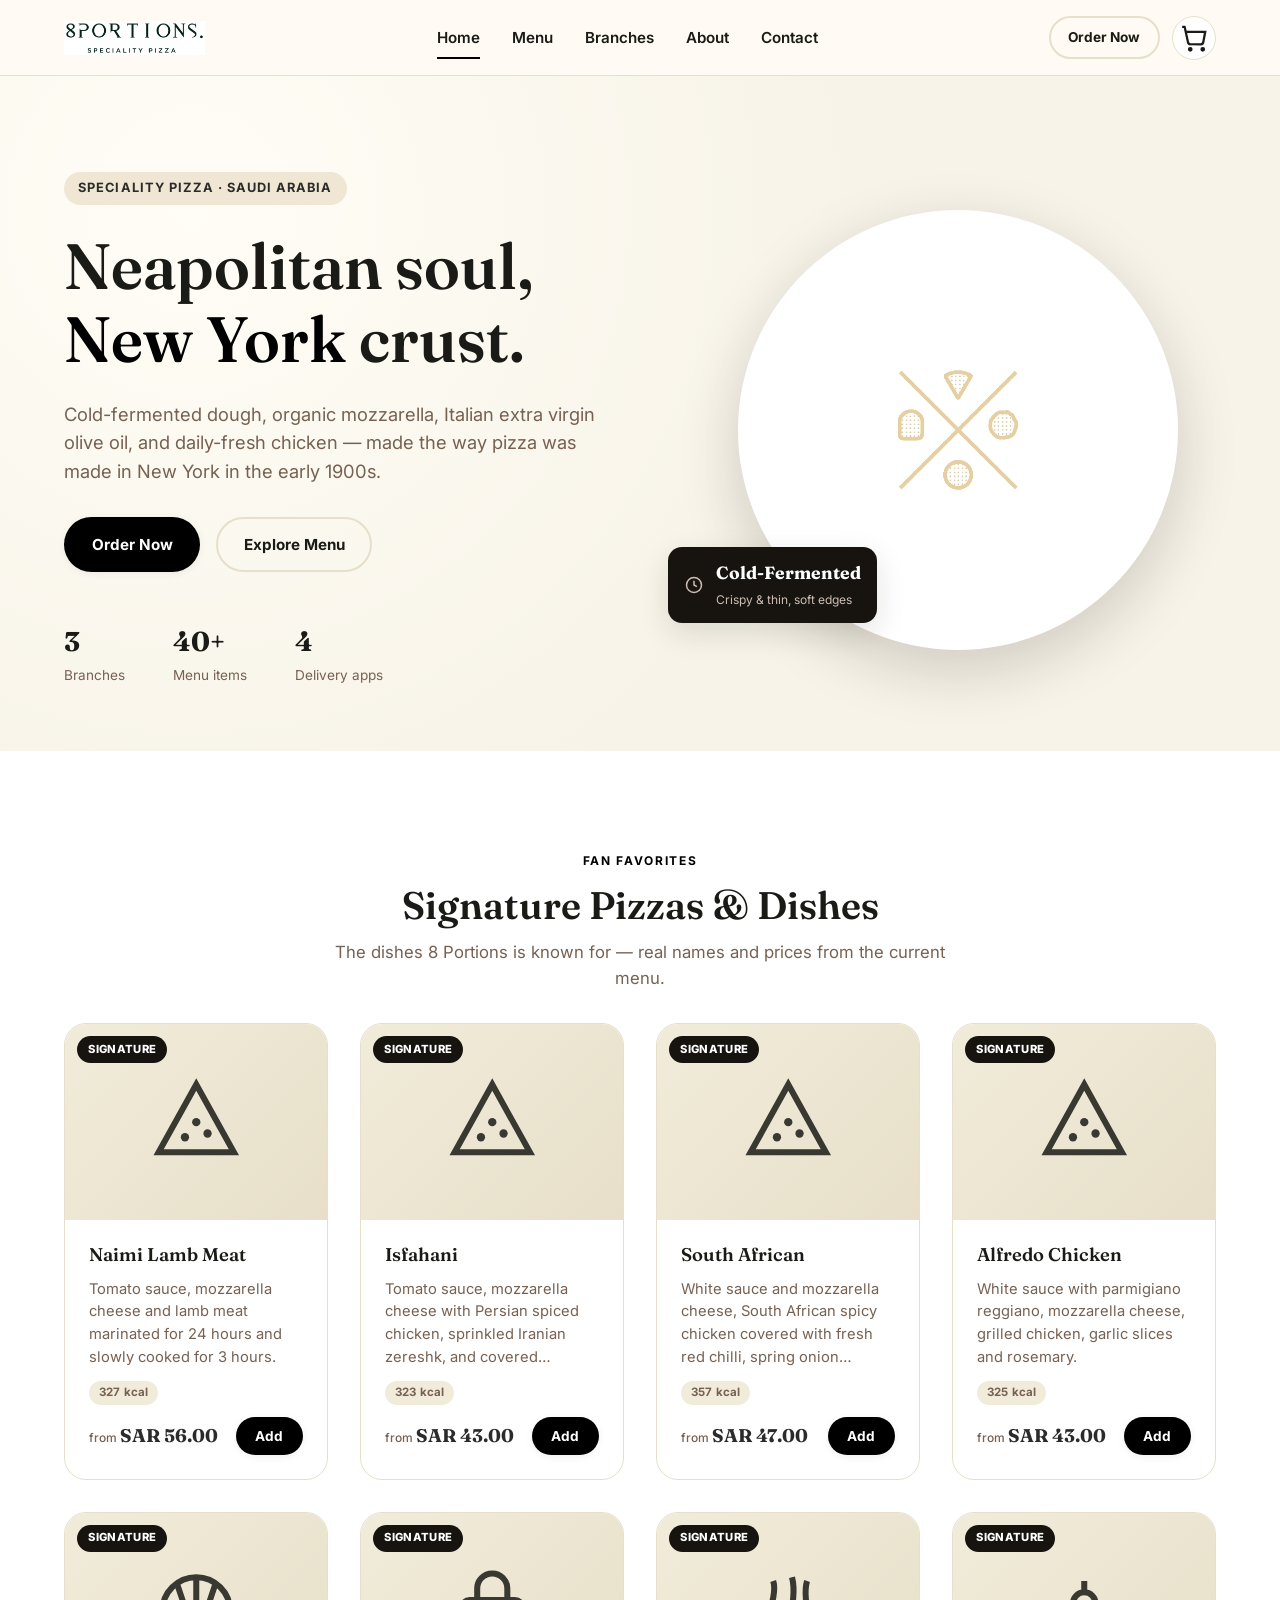
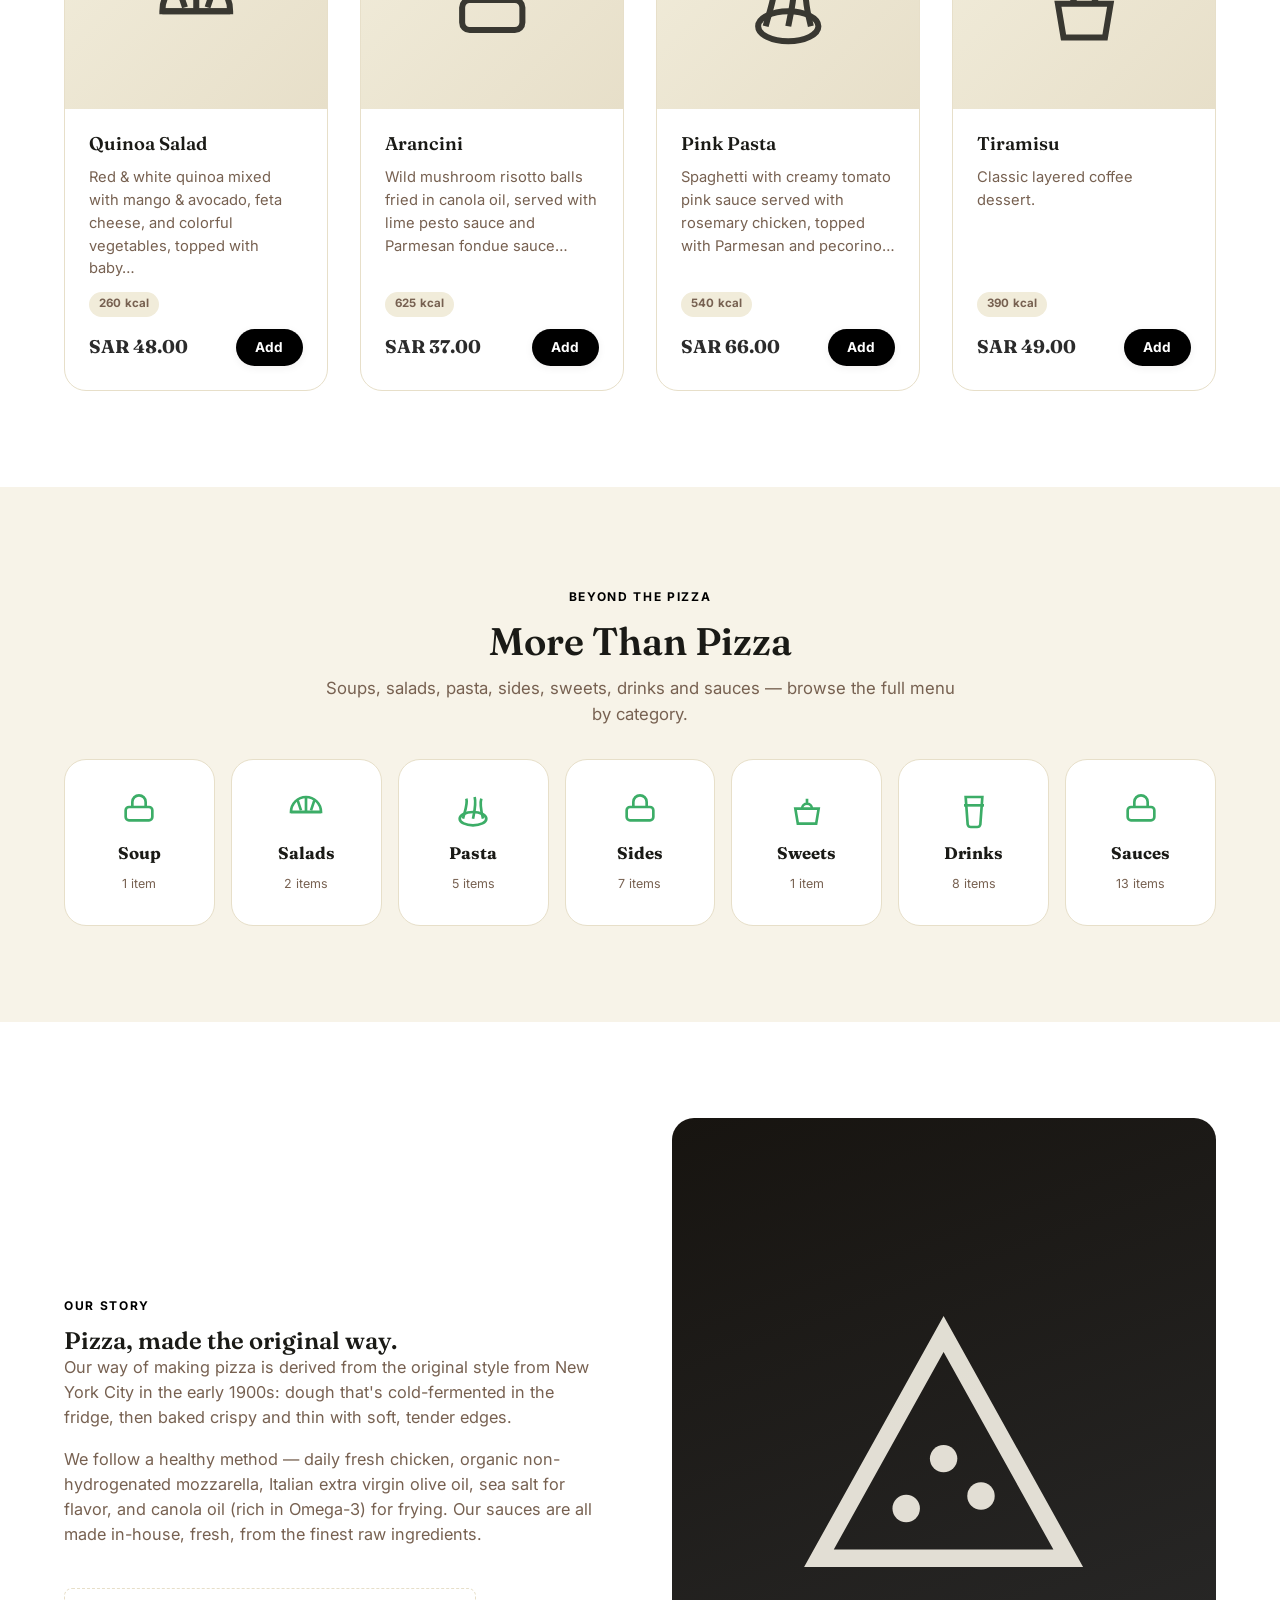
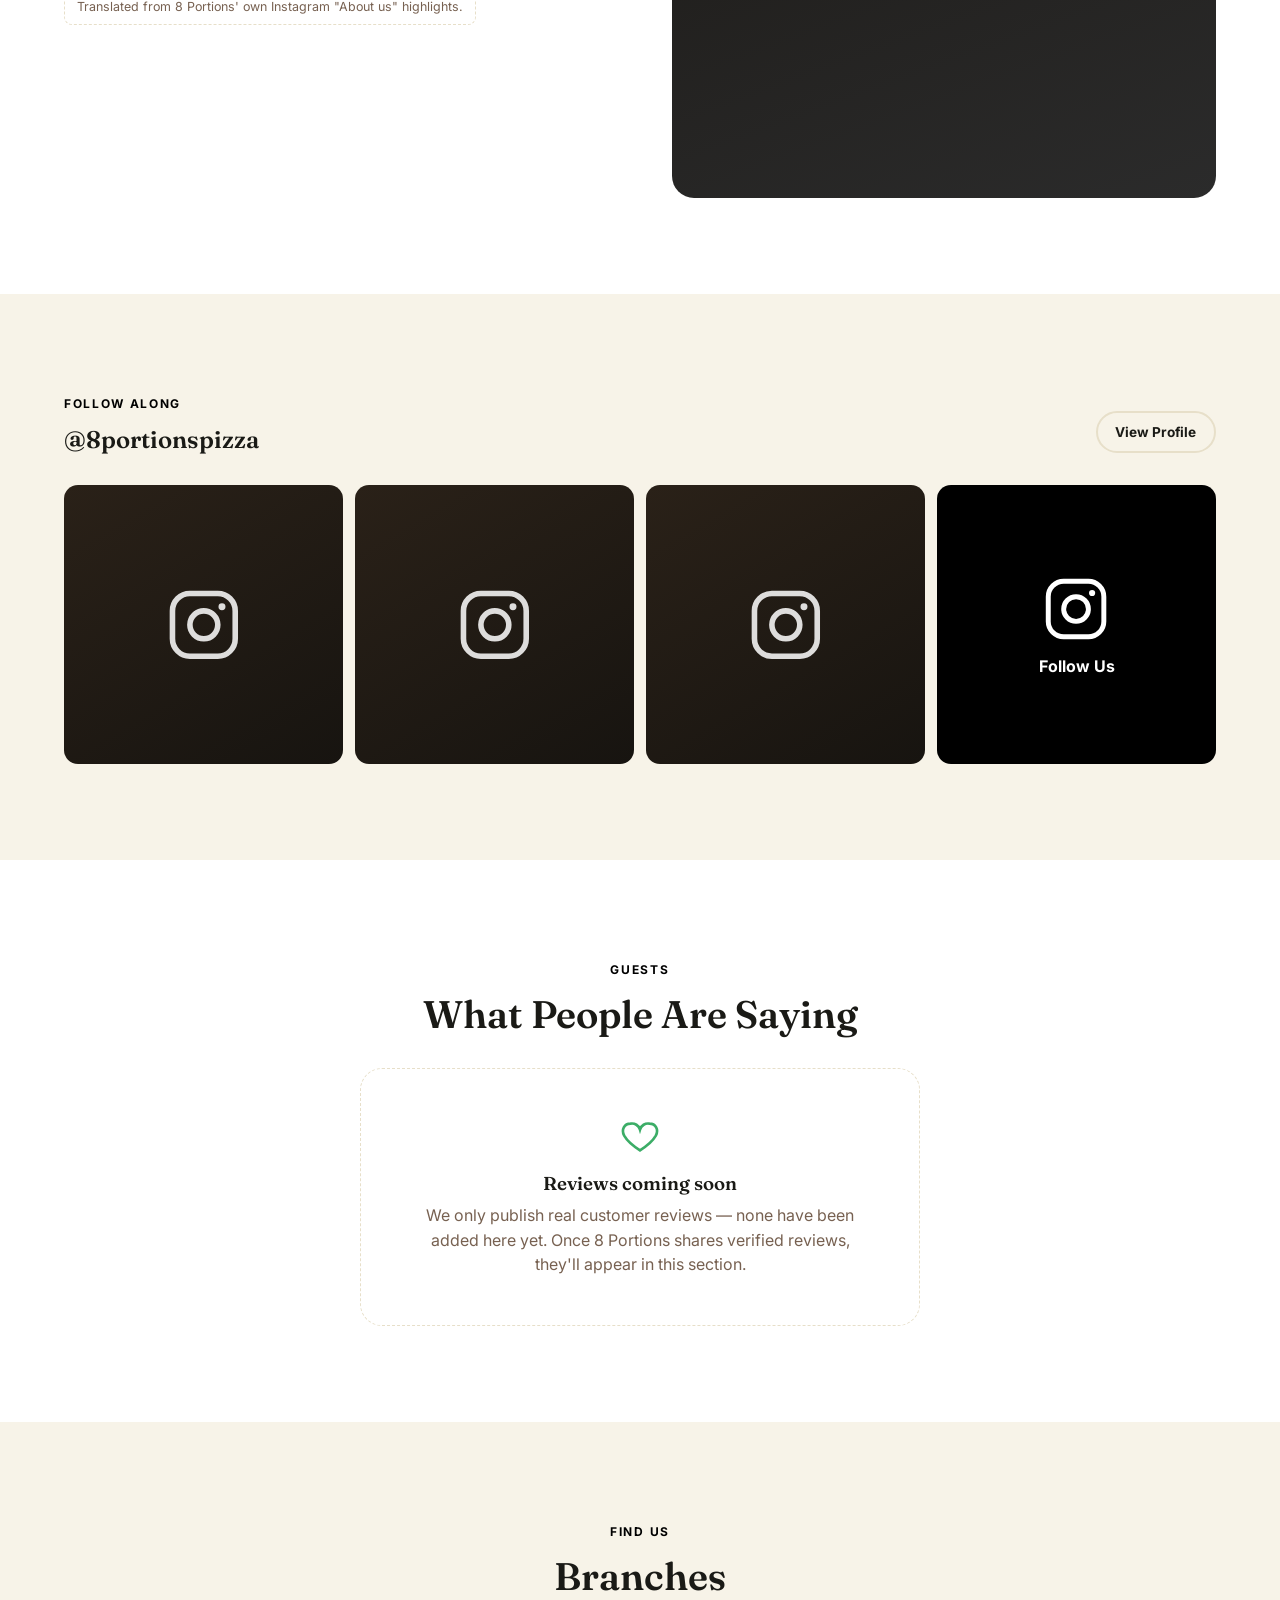
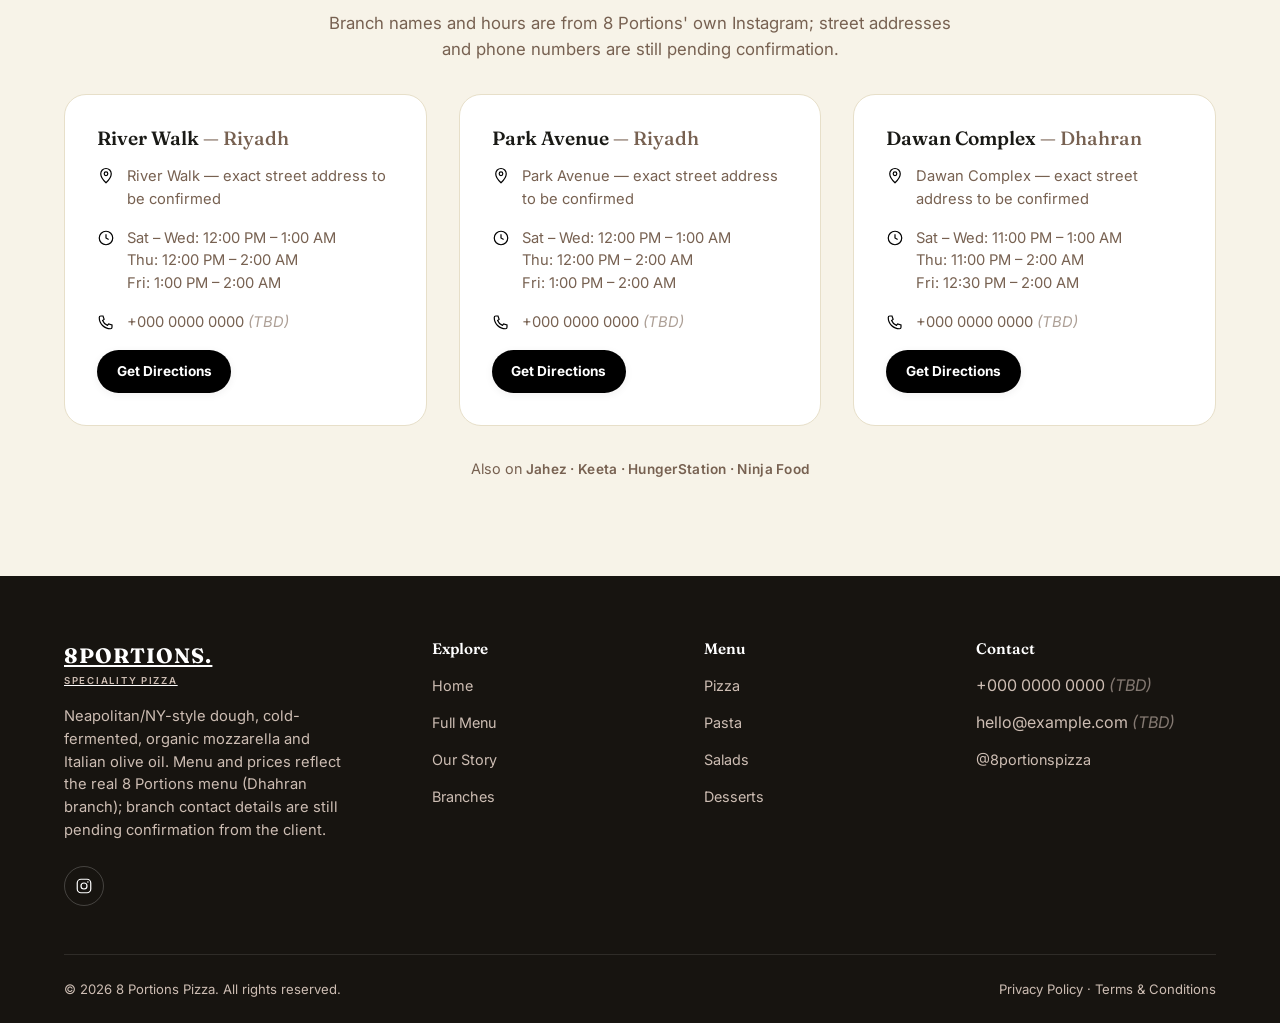
==== frontend/index.html @ 6e5d7361 "Build 8 Portions premium website (Phase A: static site) Real menu (52 items), branches, and logo pul" ====
<!DOCTYPE html>
<html lang="en">
<head>
<meta charset="UTF-8" />
<meta name="viewport" content="width=device-width, initial-scale=1.0" />
<title>8 Portions — Speciality Pizza | Riyadh &amp; Dhahran</title>
<meta name="description" content="8 Portions is a speciality pizza restaurant in Saudi Arabia serving Neapolitan/NY-style pizza with organic mozzarella and Italian olive oil. Browse the menu and find your nearest branch in Riyadh or Dhahran." />
<link rel="canonical" href="index.html" />

<meta property="og:type" content="restaurant.menu" />
<meta property="og:title" content="8 Portions — Speciality Pizza" />
<meta property="og:description" content="Neapolitan/NY-style pizza, organic mozzarella, Italian olive oil. Browse the full menu and find a branch in Riyadh or Dhahran." />
<meta property="og:image" content="img/logo-wordmark.png" />
<meta property="og:locale" content="en_US" />
<meta name="twitter:card" content="summary_large_image" />

<link rel="icon" type="image/jpeg" href="img/logo-mark.jpeg" />
<link rel="preconnect" href="https://fonts.googleapis.com" />
<link rel="preconnect" href="https://fonts.gstatic.com" crossorigin />
<link href="https://fonts.googleapis.com/css2?family=Fraunces:opsz,wght@9..144,500;9..144,700&family=Inter:wght@400;500;600;700;800&display=swap" rel="stylesheet" />
<link rel="stylesheet" href="css/styles.css" />

<script type="application/ld+json">
{
  "@context": "https://schema.org",
  "@type": "Restaurant",
  "name": "8 Portions",
  "alternateName": "ايت بورشنز",
  "image": "img/logo-wordmark.png",
  "servesCuisine": ["Pizza", "Italian"],
  "priceRange": "SAR 3–99",
  "sameAs": ["https://www.instagram.com/8portionspizza/"],
  "department": [
    {
      "@type": "Restaurant",
      "name": "8 Portions — River Walk, Riyadh",
      "address": { "@type": "PostalAddress", "streetAddress": "River Walk", "addressLocality": "Riyadh", "addressCountry": "SA" }
    },
    {
      "@type": "Restaurant",
      "name": "8 Portions — Park Avenue, Riyadh",
      "address": { "@type": "PostalAddress", "streetAddress": "Park Avenue", "addressLocality": "Riyadh", "addressCountry": "SA" }
    },
    {
      "@type": "Restaurant",
      "name": "8 Portions — Dawan Complex, Dhahran",
      "address": { "@type": "PostalAddress", "streetAddress": "Dawan Complex", "addressLocality": "Dhahran", "addressCountry": "SA" }
    }
  ]
}
</script>
</head>
<body>
  <main id="main">
    <section class="hero">
      <div class="container">
        <div class="hero-copy">
          <span class="hero-eyebrow">Speciality Pizza &middot; Saudi Arabia</span>
          <h1>Neapolitan soul, <em>New York</em> crust.</h1>
          <p class="hero-lead">Cold-fermented dough, organic mozzarella, Italian extra virgin olive oil, and daily-fresh chicken — made the way pizza was made in New York in the early 1900s.</p>
          <div class="hero-actions">
            <a class="btn btn-primary" href="menu.html">Order Now</a>
            <a class="btn btn-ghost" href="#signature">Explore Menu</a>
          </div>
          <div class="hero-stats">
            <div><strong>3</strong><span>Branches</span></div>
            <div><strong>40+</strong><span>Menu items</span></div>
            <div><strong id="delivery-partners-count">4</strong><span>Delivery apps</span></div>
          </div>
        </div>
        <div class="hero-visual">
          <div class="hero-plate">
            <img src="img/logo-mark.jpeg" alt="8 Portions mark" style="width:60%;height:60%;object-fit:contain" />
          </div>
          <div class="hero-badge">
            <span class="hero-badge-icon"><svg viewBox="0 0 24 24" fill="none" stroke="currentColor" stroke-width="1.8" width="20" height="20"><circle cx="12" cy="12" r="9"/><path d="M12 7v5l3.5 2"/></svg></span>
            <div>
              <strong>Cold-Fermented</strong>
              <span>Crispy &amp; thin, soft edges</span>
            </div>
          </div>
        </div>
      </div>
    </section>

    <section class="section section-surface" id="signature">
      <div class="container">
        <div class="section-header center">
          <span class="eyebrow">Fan Favorites</span>
          <h2>Signature Pizzas &amp; Dishes</h2>
          <p>The dishes 8 Portions is known for — real names and prices from the current menu.</p>
        </div>
        <div class="grid grid-4" id="signature-grid"></div>
      </div>
    </section>

    <section class="section" id="more">
      <div class="container">
        <div class="section-header center">
          <span class="eyebrow">Beyond the Pizza</span>
          <h2>More Than Pizza</h2>
          <p>Soups, salads, pasta, sides, sweets, drinks and sauces — browse the full menu by category.</p>
        </div>
        <div class="more-tiles-row" id="more-than-pizza-row"></div>
      </div>
    </section>

    <section class="section section-surface" id="about">
      <div class="container story-grid">
        <div class="story-copy">
          <span class="eyebrow">Our Story</span>
          <h2>Pizza, made the original way.</h2>
          <p>Our way of making pizza is derived from the original style from New York City in the early 1900s: dough that's cold-fermented in the fridge, then baked crispy and thin with soft, tender edges.</p>
          <p>We follow a healthy method — daily fresh chicken, organic non-hydrogenated mozzarella, Italian extra virgin olive oil, sea salt for flavor, and canola oil (rich in Omega-3) for frying. Our sauces are all made in-house, fresh, from the finest raw ingredients.</p>
          <span class="draft-note">Translated from 8 Portions' own Instagram &quot;About us&quot; highlights.</span>
        </div>
        <div class="story-visual">
          <svg viewBox="0 0 24 24" fill="none" stroke="#f7f3e8" stroke-width="1.4"><path d="M12 2 2 20h20L12 2Z"/><circle cx="12" cy="12" r="1.1" fill="#f7f3e8" stroke="none"/><circle cx="9" cy="16" r="1.1" fill="#f7f3e8" stroke="none"/><circle cx="15" cy="15" r="1.1" fill="#f7f3e8" stroke="none"/></svg>
        </div>
      </div>
    </section>

    <section class="section" id="instagram">
      <div class="container">
        <div class="instagram-head">
          <div>
            <span class="eyebrow">Follow Along</span>
            <h2>@8portionspizza</h2>
          </div>
          <a class="btn btn-ghost btn-sm" href="https://www.instagram.com/8portionspizza/" target="_blank" rel="noopener">View Profile</a>
        </div>
        <div class="ig-grid" id="ig-grid"></div>
      </div>
    </section>

    <section class="section section-surface" id="reviews">
      <div class="container">
        <div class="section-header center">
          <span class="eyebrow">Guests</span>
          <h2>What People Are Saying</h2>
        </div>
        <div class="testimonial-empty" data-reveal>
          <svg viewBox="0 0 24 24" fill="none" stroke="currentColor" stroke-width="1.6"><path d="M12 20s-7-4.4-9.5-8.8C.6 7.6 2.6 4 6.3 4A5 5 0 0 1 12 7.5 5 5 0 0 1 17.7 4c3.7 0 5.7 3.6 3.8 7.2C19 15.6 12 20 12 20Z"/></svg>
          <h3>Reviews coming soon</h3>
          <p>We only publish real customer reviews — none have been added here yet. Once 8 Portions shares verified reviews, they'll appear in this section.</p>
        </div>
      </div>
    </section>

    <section class="section" id="branches">
      <div class="container">
        <div class="section-header center">
          <span class="eyebrow">Find Us</span>
          <h2>Branches</h2>
          <p>Branch names and hours are from 8 Portions' own Instagram; street addresses and phone numbers are still pending confirmation.</p>
        </div>
        <div class="grid grid-3" id="branches-grid"></div>
        <p style="text-align:center;margin-top:var(--space-6);color:var(--color-text-muted);font-size:.9rem">
          Also on <span id="delivery-partners"></span>
        </p>
      </div>
    </section>
  </main>

  <div class="modal-overlay" id="product-modal"></div>

  <script src="js/config.js"></script>
  <script src="js/menu-data.js"></script>
  <script src="js/branch-data.js"></script>
  <script src="js/shared-ui.js"></script>
  <script src="js/cart.js"></script>
  <script src="js/product-ui.js"></script>
  <script src="js/main.js"></script>
</body>
</html>
---- frontend/css/styles.css ----
/* ==========================================================================
   8 Portions Pizza — Design system
   All brand tokens live in :root so real brand colors/fonts/logo can
   replace these placeholders later with a handful of edits.
   ========================================================================== */

:root {
  /* Verified brand palette — pulled from 8 Portions' own official ordering
     platform theme config ("Creamy") and real logo artwork: cream page/card
     backgrounds, black UI chrome, warm taupe body copy, green from the
     logo's leaf mark used as a small fresh/organic accent. */
  --color-primary: #000000;
  --color-primary-dark: #2b2b2b;
  --color-primary-light: #efe6d3;
  --color-accent: #3cad67;
  --color-accent-dark: #2c8850;
  --color-accent-warm: #c9a46a;
  --color-charcoal: #171410;
  --color-charcoal-soft: #2a2118;
  --color-bg: #f7f3e8;
  --color-surface: #ffffff;
  --color-card: #f1ecda;
  --color-text: #1a1a16;
  --color-text-muted: #776151;
  --color-border: #e7dfc9;
  --color-success: #3cad67;

  /* Their configured font ("SF" / SF Pro) isn't freely licensable for web —
     using a similar elegant serif (headings, echoes the "8PORTIONS." mark)
     and a clean humanist sans (body) as the closest free equivalents. */
  --font-display: "Fraunces", "Georgia", serif;
  --font-body: "Inter", -apple-system, BlinkMacSystemFont, "Segoe UI", sans-serif;

  /* Spacing scale (rem) */
  --space-1: 0.25rem;
  --space-2: 0.5rem;
  --space-3: 0.75rem;
  --space-4: 1rem;
  --space-5: 1.5rem;
  --space-6: 2rem;
  --space-7: 3rem;
  --space-8: 4rem;
  --space-9: 6rem;

  --radius-sm: 8px;
  --radius-md: 14px;
  --radius-lg: 22px;
  --radius-full: 999px;

  --shadow-sm: 0 2px 8px rgba(36, 21, 18, 0.06);
  --shadow-md: 0 10px 30px rgba(36, 21, 18, 0.12);
  --shadow-lg: 0 20px 60px rgba(36, 21, 18, 0.18);

  --container-width: 1200px;
  --header-height: 76px;
}

/* -------------------------------------------------------------------------
   Reset & base
   ------------------------------------------------------------------------- */
*,
*::before,
*::after {
  box-sizing: border-box;
}

html {
  scroll-behavior: smooth;
  scroll-padding-top: calc(var(--header-height) + 16px);
}

body {
  margin: 0;
  font-family: var(--font-body);
  color: var(--color-text);
  background: var(--color-bg);
  line-height: 1.55;
  -webkit-font-smoothing: antialiased;
}

img,
svg {
  max-width: 100%;
  display: block;
}

a {
  color: inherit;
}

h1,
h2,
h3,
h4 {
  font-family: var(--font-display);
  margin: 0;
  line-height: 1.15;
  font-weight: 600;
}

p {
  margin: 0;
}

ul {
  margin: 0;
  padding: 0;
  list-style: none;
}

button {
  font-family: inherit;
  cursor: pointer;
}

input,
textarea,
select {
  font-family: inherit;
  font-size: inherit;
}

:focus-visible {
  outline: 3px solid var(--color-accent);
  outline-offset: 2px;
}

.container {
  width: 100%;
  max-width: var(--container-width);
  margin: 0 auto;
  padding: 0 var(--space-5);
}

.section {
  padding: var(--space-9) 0;
}

.section-header {
  max-width: 640px;
  margin: 0 0 var(--space-6);
}

.section-header.center {
  margin-left: auto;
  margin-right: auto;
  text-align: center;
}

.eyebrow {
  display: inline-block;
  font-family: var(--font-body);
  font-weight: 700;
  font-size: 0.75rem;
  letter-spacing: 0.14em;
  text-transform: uppercase;
  color: var(--color-primary);
  margin-bottom: var(--space-3);
}

.section-header h2 {
  font-size: clamp(1.75rem, 3vw, 2.5rem);
  margin-bottom: var(--space-3);
}

.section-header p {
  color: var(--color-text-muted);
  font-size: 1.05rem;
}

.section-surface {
  background: var(--color-surface);
}

.section-dark {
  background: var(--color-charcoal);
  color: #f4ece5;
}

.section-dark .section-header p {
  color: #cdbdb3;
}

.visually-hidden {
  position: absolute;
  width: 1px;
  height: 1px;
  overflow: hidden;
  clip: rect(0 0 0 0);
  white-space: nowrap;
}

.skip-link {
  position: absolute;
  left: var(--space-4);
  top: -100px;
  background: var(--color-charcoal);
  color: #fff;
  padding: var(--space-3) var(--space-4);
  border-radius: var(--radius-sm);
  z-index: 200;
  transition: top 0.2s ease;
}

.skip-link:focus {
  top: var(--space-3);
}

/* -------------------------------------------------------------------------
   Buttons
   ------------------------------------------------------------------------- */
.btn {
  display: inline-flex;
  align-items: center;
  justify-content: center;
  gap: var(--space-2);
  border: 2px solid transparent;
  border-radius: var(--radius-full);
  padding: 0.85rem 1.6rem;
  font-weight: 700;
  font-size: 0.95rem;
  text-decoration: none;
  transition: transform 0.15s ease, box-shadow 0.15s ease, background 0.15s ease, color 0.15s ease;
  white-space: nowrap;
}

.btn:hover {
  transform: translateY(-2px);
}

.btn-primary {
  background: var(--color-primary);
  color: #fff;
  box-shadow: var(--shadow-sm);
}

.btn-primary:hover {
  background: var(--color-primary-dark);
  box-shadow: var(--shadow-md);
}

.btn-outline {
  background: transparent;
  border-color: currentColor;
  color: inherit;
}

.btn-outline:hover {
  background: rgba(255, 255, 255, 0.12);
}

.btn-light {
  background: #fff;
  color: var(--color-charcoal);
}

.btn-light:hover {
  background: var(--color-accent);
  color: var(--color-charcoal);
}

.btn-ghost {
  background: transparent;
  color: var(--color-text);
  border-color: var(--color-border);
}

.btn-ghost:hover {
  border-color: var(--color-primary);
  color: var(--color-primary);
}

.btn-sm {
  padding: 0.55rem 1.1rem;
  font-size: 0.85rem;
}

.btn-block {
  width: 100%;
}

.btn:disabled {
  opacity: 0.5;
  cursor: not-allowed;
  transform: none;
}

.icon-btn {
  position: relative;
  display: inline-flex;
  align-items: center;
  justify-content: center;
  width: 44px;
  height: 44px;
  border-radius: var(--radius-full);
  border: 1px solid var(--color-border);
  background: var(--color-surface);
  color: var(--color-text);
  transition: border-color 0.15s ease, color 0.15s ease;
}

.icon-btn:hover {
  border-color: var(--color-primary);
  color: var(--color-primary);
}

/* -------------------------------------------------------------------------
   Header / Nav
   ------------------------------------------------------------------------- */
.site-header {
  position: sticky;
  top: 0;
  z-index: 100;
  height: var(--header-height);
  background: rgba(255, 251, 245, 0.92);
  backdrop-filter: blur(10px);
  border-bottom: 1px solid var(--color-border);
}

.site-header .container {
  height: 100%;
  display: flex;
  align-items: center;
  justify-content: space-between;
  gap: var(--space-4);
}

.brand {
  display: flex;
  align-items: center;
  gap: var(--space-2);
  text-decoration: none;
  color: var(--color-text);
}

.brand-logo-img {
  height: 34px;
  width: auto;
}

/* The real logo file has a solid white background baked in (no alpha
   channel), so it only works on light surfaces. The dark footer reuses a
   typographic recreation of the wordmark instead. */
.footer-wordmark {
  font-family: var(--font-display);
  font-weight: 700;
  font-size: 1.3rem;
  letter-spacing: 0.05em;
  color: #fff;
}

.footer-wordmark small {
  display: block;
  font-family: var(--font-body);
  font-weight: 600;
  font-size: 0.6rem;
  letter-spacing: 0.18em;
  color: #cdbdb3;
  margin-top: 2px;
}

.main-nav {
  display: flex;
  align-items: center;
  gap: var(--space-6);
}

.main-nav a {
  text-decoration: none;
  font-weight: 600;
  font-size: 0.95rem;
  color: var(--color-text);
  position: relative;
  padding: var(--space-2) 0;
}

.main-nav a::after {
  content: "";
  position: absolute;
  left: 0;
  bottom: -2px;
  width: 0;
  height: 2px;
  background: var(--color-primary);
  transition: width 0.2s ease;
}

.main-nav a:hover::after,
.main-nav a[aria-current="page"]::after {
  width: 100%;
}

.header-actions {
  display: flex;
  align-items: center;
  gap: var(--space-3);
}

.cart-count {
  position: absolute;
  top: -4px;
  right: -4px;
  min-width: 20px;
  height: 20px;
  padding: 0 4px;
  border-radius: var(--radius-full);
  background: var(--color-accent);
  color: var(--color-charcoal);
  font-size: 0.7rem;
  font-weight: 800;
  display: flex;
  align-items: center;
  justify-content: center;
}

.cart-count[hidden] {
  display: none;
}

.nav-toggle {
  display: none;
  border: 1px solid var(--color-border);
  background: var(--color-surface);
  border-radius: var(--radius-sm);
  width: 44px;
  height: 44px;
  align-items: center;
  justify-content: center;
}

.nav-toggle span,
.nav-toggle span::before,
.nav-toggle span::after {
  content: "";
  display: block;
  width: 20px;
  height: 2px;
  background: var(--color-text);
  position: relative;
  transition: transform 0.2s ease, opacity 0.2s ease;
}

.nav-toggle span::before {
  position: absolute;
  top: -6px;
}

.nav-toggle span::after {
  position: absolute;
  top: 6px;
}

/* -------------------------------------------------------------------------
   Hero
   ------------------------------------------------------------------------- */
.hero {
  position: relative;
  overflow: hidden;
  background: radial-gradient(circle at 15% 20%, #fffdf6 0%, var(--color-bg) 55%);
  padding: var(--space-9) 0 var(--space-8);
}

.hero .container {
  display: grid;
  grid-template-columns: 1.05fr 0.95fr;
  gap: var(--space-8);
  align-items: center;
}

.hero-eyebrow {
  display: inline-flex;
  align-items: center;
  gap: var(--space-2);
  background: var(--color-primary-light);
  color: var(--color-primary-dark);
  font-weight: 700;
  font-size: 0.8rem;
  letter-spacing: 0.08em;
  text-transform: uppercase;
  padding: 0.4rem 0.9rem;
  border-radius: var(--radius-full);
  margin-bottom: var(--space-5);
}

.hero h1 {
  font-size: clamp(2.4rem, 5vw, 4rem);
  margin-bottom: var(--space-5);
}

.hero h1 em {
  font-style: normal;
  color: var(--color-primary);
}

.hero-lead {
  font-size: 1.15rem;
  color: var(--color-text-muted);
  max-width: 46ch;
  margin-bottom: var(--space-6);
}

.hero-actions {
  display: flex;
  flex-wrap: wrap;
  gap: var(--space-4);
  margin-bottom: var(--space-7);
}

.hero-stats {
  display: flex;
  gap: var(--space-7);
}

.hero-stats strong {
  display: block;
  font-family: var(--font-display);
  font-size: 1.7rem;
  color: var(--color-text);
}

.hero-stats span {
  font-size: 0.85rem;
  color: var(--color-text-muted);
}

.hero-visual {
  position: relative;
  display: flex;
  align-items: center;
  justify-content: center;
}

.hero-plate {
  position: relative;
  width: min(100%, 440px);
  aspect-ratio: 1 / 1;
  border-radius: 50%;
  background: var(--color-surface);
  box-shadow: var(--shadow-lg);
  display: flex;
  align-items: center;
  justify-content: center;
  animation: float 6s ease-in-out infinite;
}

.hero-plate svg {
  width: 78%;
  height: 78%;
}

.hero-badge {
  position: absolute;
  bottom: 6%;
  left: -6%;
  background: var(--color-charcoal);
  color: #fff;
  padding: var(--space-3) var(--space-4);
  border-radius: var(--radius-md);
  box-shadow: var(--shadow-md);
  display: flex;
  align-items: center;
  gap: var(--space-3);
}

.hero-badge-icon {
  color: var(--color-accent);
  flex-shrink: 0;
}

.hero-badge strong {
  display: block;
  font-family: var(--font-display);
  font-size: 1.1rem;
}

.hero-badge span {
  font-size: 0.75rem;
  color: #cdbdb3;
}

@keyframes float {
  0%, 100% { transform: translateY(0); }
  50% { transform: translateY(-14px); }
}

@media (prefers-reduced-motion: reduce) {
  .hero-plate {
    animation: none;
  }
}

/* -------------------------------------------------------------------------
   Cards & grids
   ------------------------------------------------------------------------- */
.grid {
  display: grid;
  gap: var(--space-6);
}

.grid-3 {
  grid-template-columns: repeat(3, 1fr);
}

.grid-4 {
  grid-template-columns: repeat(4, 1fr);
}

.grid-2 {
  grid-template-columns: repeat(2, 1fr);
}

.food-card {
  background: var(--color-surface);
  border: 1px solid var(--color-border);
  border-radius: var(--radius-lg);
  overflow: hidden;
  display: flex;
  flex-direction: column;
  transition: transform 0.2s ease, box-shadow 0.2s ease;
}

.food-card:hover {
  transform: translateY(-6px);
  box-shadow: var(--shadow-md);
}

.food-card-media {
  position: relative;
  aspect-ratio: 4 / 3;
  background: linear-gradient(135deg, var(--color-card), var(--color-border));
  display: flex;
  align-items: center;
  justify-content: center;
}

.food-card-media svg {
  width: 46%;
  height: 46%;
  opacity: 0.85;
}

.badge-row {
  position: absolute;
  top: var(--space-3);
  left: var(--space-3);
  display: flex;
  gap: var(--space-2);
}

.badge {
  display: inline-flex;
  align-items: center;
  padding: 0.3rem 0.7rem;
  border-radius: var(--radius-full);
  font-size: 0.7rem;
  font-weight: 800;
  letter-spacing: 0.03em;
  text-transform: uppercase;
}

.badge-popular {
  background: var(--color-accent);
  color: var(--color-charcoal);
}

.badge-signature {
  background: var(--color-charcoal);
  color: #fff;
}

.badge-placeholder {
  background: #fff;
  color: var(--color-text-muted);
  border: 1px dashed var(--color-border);
}

.food-card-body {
  padding: var(--space-5);
  display: flex;
  flex-direction: column;
  gap: var(--space-3);
  flex: 1;
}

.food-card-body h3 {
  font-size: 1.15rem;
}

.food-card-desc {
  color: var(--color-text-muted);
  font-size: 0.92rem;
  flex: 1;
}

.kcal-tag {
  display: inline-block;
  font-size: 0.72rem;
  font-weight: 700;
  letter-spacing: 0.02em;
  color: var(--color-text-muted);
  background: var(--color-card);
  border-radius: var(--radius-full);
  padding: 0.2rem 0.6rem;
  width: fit-content;
}

.food-card-footer {
  display: flex;
  align-items: center;
  justify-content: space-between;
  margin-top: auto;
}

.price {
  font-family: var(--font-display);
  font-weight: 700;
  font-size: 1.15rem;
  color: var(--color-primary-dark);
}

.price-from::before {
  content: "from ";
  font-family: var(--font-body);
  font-weight: 500;
  font-size: 0.75rem;
  color: var(--color-text-muted);
}

/* -------------------------------------------------------------------------
   More Than Pizza (category tiles)
   ------------------------------------------------------------------------- */
.more-tiles-row {
  display: grid;
  grid-template-columns: repeat(auto-fit, minmax(140px, 1fr));
  gap: var(--space-4);
}

.more-tile {
  display: flex;
  flex-direction: column;
  align-items: center;
  gap: var(--space-2);
  text-align: center;
  text-decoration: none;
  color: var(--color-text);
  background: var(--color-surface);
  border: 1px solid var(--color-border);
  border-radius: var(--radius-lg);
  padding: var(--space-6) var(--space-4);
  transition: transform 0.2s ease, box-shadow 0.2s ease, border-color 0.2s ease;
}

.more-tile:hover {
  transform: translateY(-4px);
  box-shadow: var(--shadow-sm);
  border-color: var(--color-primary);
}

.more-tile-icon {
  width: 40px;
  height: 40px;
  color: var(--color-accent);
}

.more-tile-label {
  font-family: var(--font-display);
  font-weight: 700;
  font-size: 1.05rem;
}

.more-tile-count {
  font-size: 0.78rem;
  color: var(--color-text-muted);
}

/* -------------------------------------------------------------------------
   Story / About
   ------------------------------------------------------------------------- */
.story-grid {
  display: grid;
  grid-template-columns: 1fr 1fr;
  gap: var(--space-8);
  align-items: center;
}

.story-copy p {
  color: var(--color-text-muted);
  margin-bottom: var(--space-4);
  font-size: 1.02rem;
}

.story-copy p:last-child {
  margin-bottom: 0;
}

.draft-note {
  display: inline-block;
  margin-top: var(--space-5);
  font-size: 0.78rem;
  color: var(--color-text-muted);
  border: 1px dashed var(--color-border);
  border-radius: var(--radius-sm);
  padding: var(--space-2) var(--space-3);
}

.story-visual {
  position: relative;
  border-radius: var(--radius-lg);
  overflow: hidden;
  aspect-ratio: 4 / 5;
  background: linear-gradient(160deg, var(--color-charcoal), var(--color-primary-dark));
  display: flex;
  align-items: center;
  justify-content: center;
}

.story-visual svg {
  width: 55%;
  opacity: 0.9;
}

/* -------------------------------------------------------------------------
   Instagram
   ------------------------------------------------------------------------- */
.instagram-head {
  display: flex;
  align-items: flex-end;
  justify-content: space-between;
  gap: var(--space-5);
  flex-wrap: wrap;
  margin-bottom: var(--space-6);
}

.ig-grid {
  display: grid;
  grid-template-columns: repeat(4, 1fr);
  gap: var(--space-3);
}

.ig-tile {
  aspect-ratio: 1 / 1;
  border-radius: var(--radius-md);
  background: linear-gradient(150deg, var(--color-charcoal-soft), var(--color-charcoal));
  display: flex;
  align-items: center;
  justify-content: center;
  color: rgba(255, 255, 255, 0.85);
  transition: transform 0.2s ease;
}

.ig-tile:hover {
  transform: scale(1.03);
}

.ig-tile svg {
  width: 30%;
  height: 30%;
}

.ig-cta {
  grid-column: span 1;
  background: var(--color-primary);
  color: #fff;
  text-decoration: none;
  font-weight: 700;
  text-align: center;
  padding: var(--space-4);
  gap: var(--space-2);
  flex-direction: column;
}

/* -------------------------------------------------------------------------
   Testimonials (empty state — no fabricated reviews)
   ------------------------------------------------------------------------- */
.testimonial-empty {
  border: 1px dashed var(--color-border);
  border-radius: var(--radius-lg);
  padding: var(--space-7);
  text-align: center;
  max-width: 560px;
  margin: 0 auto;
  background: var(--color-surface);
}

.testimonial-empty svg {
  width: 40px;
  height: 40px;
  margin: 0 auto var(--space-4);
  color: var(--color-accent);
}

.testimonial-empty h3 {
  margin-bottom: var(--space-2);
}

.testimonial-empty p {
  color: var(--color-text-muted);
}

/* -------------------------------------------------------------------------
   Branches
   ------------------------------------------------------------------------- */
.branch-card {
  background: var(--color-surface);
  border: 1px solid var(--color-border);
  border-radius: var(--radius-lg);
  padding: var(--space-6);
  display: flex;
  flex-direction: column;
  gap: var(--space-4);
}

.branch-card h3 {
  font-size: 1.2rem;
}

.branch-meta {
  display: flex;
  gap: var(--space-3);
  align-items: flex-start;
  color: var(--color-text-muted);
  font-size: 0.92rem;
}

.branch-meta svg {
  width: 18px;
  height: 18px;
  flex-shrink: 0;
  margin-top: 2px;
  color: var(--color-primary);
}

.branch-actions {
  display: flex;
  gap: var(--space-3);
  margin-top: auto;
  flex-wrap: wrap;
}

/* -------------------------------------------------------------------------
   Footer
   ------------------------------------------------------------------------- */
.site-footer {
  background: var(--color-charcoal);
  color: #cdbdb3;
  padding: var(--space-8) 0 var(--space-5);
}

.footer-grid {
  display: grid;
  grid-template-columns: 1.4fr repeat(3, 1fr);
  gap: var(--space-6);
  padding-bottom: var(--space-7);
  border-bottom: 1px solid rgba(255, 255, 255, 0.1);
}

.footer-brand p {
  margin-top: var(--space-4);
  max-width: 32ch;
  font-size: 0.92rem;
}

.footer-social {
  display: flex;
  gap: var(--space-3);
  margin-top: var(--space-5);
}

.footer-social a {
  width: 40px;
  height: 40px;
  border-radius: var(--radius-full);
  border: 1px solid rgba(255, 255, 255, 0.2);
  display: flex;
  align-items: center;
  justify-content: center;
  text-decoration: none;
  transition: background 0.15s ease, border-color 0.15s ease;
}

.footer-social a:hover {
  background: var(--color-primary);
  border-color: var(--color-primary);
}

.footer-social svg {
  width: 18px;
  height: 18px;
  color: #fff;
}

.footer-col h4 {
  color: #fff;
  font-size: 0.95rem;
  margin-bottom: var(--space-4);
}

.footer-col ul li {
  margin-bottom: var(--space-3);
}

.footer-col a {
  text-decoration: none;
  font-size: 0.9rem;
  color: #cdbdb3;
  transition: color 0.15s ease;
}

.footer-col a:hover {
  color: var(--color-accent);
}

.footer-bottom {
  display: flex;
  justify-content: space-between;
  align-items: center;
  flex-wrap: wrap;
  gap: var(--space-3);
  padding-top: var(--space-5);
  font-size: 0.82rem;
}

.footer-bottom a {
  text-decoration: none;
  color: #cdbdb3;
}

.footer-bottom a:hover {
  color: var(--color-accent);
}

#delivery-partners {
  font-size: 0.85rem;
  font-weight: 600;
  letter-spacing: 0.02em;
}

/* -------------------------------------------------------------------------
   Menu page
   ------------------------------------------------------------------------- */
.menu-toolbar {
  position: sticky;
  top: var(--header-height);
  z-index: 40;
  background: var(--color-bg);
  padding: var(--space-5) 0;
  border-bottom: 1px solid var(--color-border);
}

.menu-toolbar .container {
  display: flex;
  flex-wrap: wrap;
  gap: var(--space-4);
  align-items: center;
  justify-content: space-between;
}

.search-field {
  position: relative;
  flex: 1;
  min-width: 220px;
  max-width: 360px;
}

.search-field svg {
  position: absolute;
  left: var(--space-4);
  top: 50%;
  transform: translateY(-50%);
  width: 18px;
  height: 18px;
  color: var(--color-text-muted);
}

.search-field input {
  width: 100%;
  padding: 0.75rem 1rem 0.75rem 2.6rem;
  border-radius: var(--radius-full);
  border: 1px solid var(--color-border);
  background: var(--color-surface);
}

.category-tabs {
  display: flex;
  gap: var(--space-2);
  flex-wrap: wrap;
}

.category-tabs button {
  border: 1px solid var(--color-border);
  background: var(--color-surface);
  border-radius: var(--radius-full);
  padding: 0.55rem 1.1rem;
  font-weight: 600;
  font-size: 0.88rem;
  color: var(--color-text);
  transition: background 0.15s ease, color 0.15s ease, border-color 0.15s ease;
}

.category-tabs button:hover {
  border-color: var(--color-primary);
}

.category-tabs button[aria-pressed="true"] {
  background: var(--color-primary);
  border-color: var(--color-primary);
  color: #fff;
}

.menu-results-count {
  color: var(--color-text-muted);
  font-size: 0.85rem;
  margin: var(--space-5) 0;
}

.menu-empty {
  text-align: center;
  padding: var(--space-8) 0;
  color: var(--color-text-muted);
}

.food-card-add {
  align-self: flex-start;
}

/* -------------------------------------------------------------------------
   Modal (product customization)
   ------------------------------------------------------------------------- */
.modal-overlay {
  position: fixed;
  inset: 0;
  background: rgba(31, 26, 23, 0.55);
  display: flex;
  align-items: center;
  justify-content: center;
  padding: var(--space-4);
  z-index: 200;
  opacity: 0;
  pointer-events: none;
  transition: opacity 0.2s ease;
}

.modal-overlay.open {
  opacity: 1;
  pointer-events: auto;
}

.modal {
  background: var(--color-surface);
  border-radius: var(--radius-lg);
  max-width: 560px;
  width: 100%;
  max-height: 88vh;
  overflow-y: auto;
  box-shadow: var(--shadow-lg);
  transform: translateY(16px);
  transition: transform 0.2s ease;
}

.modal-overlay.open .modal {
  transform: translateY(0);
}

.modal-media {
  aspect-ratio: 16 / 9;
  background: linear-gradient(135deg, var(--color-card), var(--color-border));
  display: flex;
  align-items: center;
  justify-content: center;
  position: relative;
}

.modal-media svg {
  width: 36%;
}

.modal-close {
  position: absolute;
  top: var(--space-3);
  right: var(--space-3);
  background: #fff;
}

.modal-body {
  padding: var(--space-6);
  display: flex;
  flex-direction: column;
  gap: var(--space-5);
}

.modal-body h2 {
  font-size: 1.4rem;
  margin-bottom: var(--space-2);
}

.option-group h4 {
  font-family: var(--font-body);
  font-size: 0.85rem;
  text-transform: uppercase;
  letter-spacing: 0.06em;
  color: var(--color-text-muted);
  margin-bottom: var(--space-3);
}

.option-row {
  display: flex;
  flex-wrap: wrap;
  gap: var(--space-2);
}

.option-pill {
  border: 1px solid var(--color-border);
  border-radius: var(--radius-full);
  padding: 0.55rem 1rem;
  font-size: 0.88rem;
  font-weight: 600;
  background: var(--color-surface);
  display: flex;
  align-items: center;
  gap: var(--space-2);
}

.option-pill[aria-pressed="true"] {
  border-color: var(--color-primary);
  background: var(--color-primary-light);
  color: var(--color-primary-dark);
}

.option-pill small {
  color: var(--color-text-muted);
  font-weight: 500;
}

.qty-stepper {
  display: inline-flex;
  align-items: center;
  gap: var(--space-3);
  border: 1px solid var(--color-border);
  border-radius: var(--radius-full);
  padding: var(--space-1);
}

.qty-stepper button {
  width: 32px;
  height: 32px;
  border-radius: var(--radius-full);
  border: none;
  background: var(--color-bg);
  font-size: 1.1rem;
  font-weight: 700;
}

.qty-stepper span {
  min-width: 20px;
  text-align: center;
  font-weight: 700;
}

.field label {
  display: block;
  font-size: 0.85rem;
  font-weight: 600;
  margin-bottom: var(--space-2);
}

.field textarea,
.field input {
  width: 100%;
  padding: 0.7rem 0.9rem;
  border: 1px solid var(--color-border);
  border-radius: var(--radius-sm);
  background: var(--color-bg);
}

.modal-footer {
  display: flex;
  align-items: center;
  justify-content: space-between;
  gap: var(--space-4);
  padding-top: var(--space-4);
  border-top: 1px solid var(--color-border);
}

.modal-footer .price {
  font-size: 1.3rem;
}

/* -------------------------------------------------------------------------
   Cart drawer
   ------------------------------------------------------------------------- */
.drawer-overlay {
  position: fixed;
  inset: 0;
  background: rgba(31, 26, 23, 0.45);
  z-index: 200;
  opacity: 0;
  pointer-events: none;
  transition: opacity 0.2s ease;
}

.drawer-overlay.open {
  opacity: 1;
  pointer-events: auto;
}

.drawer {
  position: fixed;
  top: 0;
  right: 0;
  bottom: 0;
  width: min(420px, 100%);
  background: var(--color-surface);
  box-shadow: var(--shadow-lg);
  display: flex;
  flex-direction: column;
  transform: translateX(100%);
  transition: transform 0.25s ease;
}

.drawer-overlay.open .drawer {
  transform: translateX(0);
}

.drawer-header {
  display: flex;
  align-items: center;
  justify-content: space-between;
  padding: var(--space-5);
  border-bottom: 1px solid var(--color-border);
}

.drawer-body {
  flex: 1;
  overflow-y: auto;
  padding: var(--space-5);
  display: flex;
  flex-direction: column;
  gap: var(--space-4);
}

.drawer-empty {
  text-align: center;
  color: var(--color-text-muted);
  padding: var(--space-8) 0;
}

.drawer-empty svg {
  width: 48px;
  height: 48px;
  margin: 0 auto var(--space-4);
  color: var(--color-border);
}

.cart-item {
  display: grid;
  grid-template-columns: 56px 1fr auto;
  gap: var(--space-3);
  align-items: flex-start;
  padding-bottom: var(--space-4);
  border-bottom: 1px solid var(--color-border);
}

.cart-item-thumb {
  width: 56px;
  height: 56px;
  border-radius: var(--radius-sm);
  background: linear-gradient(135deg, var(--color-card), var(--color-border));
  display: flex;
  align-items: center;
  justify-content: center;
}

.cart-item-thumb svg {
  width: 60%;
}

.cart-item-name {
  font-weight: 700;
  font-size: 0.95rem;
}

.cart-item-meta {
  font-size: 0.78rem;
  color: var(--color-text-muted);
  margin-top: 2px;
}

.cart-item-controls {
  display: flex;
  align-items: center;
  gap: var(--space-2);
  margin-top: var(--space-2);
}

.cart-item-remove {
  background: none;
  border: none;
  color: var(--color-text-muted);
  font-size: 0.78rem;
  text-decoration: underline;
  padding: 0;
}

.cart-item-price {
  font-weight: 700;
  white-space: nowrap;
}

.drawer-footer {
  border-top: 1px solid var(--color-border);
  padding: var(--space-5);
  display: flex;
  flex-direction: column;
  gap: var(--space-3);
}

.summary-row {
  display: flex;
  justify-content: space-between;
  font-size: 0.92rem;
  color: var(--color-text-muted);
}

.summary-row.total {
  font-size: 1.1rem;
  font-weight: 800;
  color: var(--color-text);
}

/* -------------------------------------------------------------------------
   Checkout panel (rendered inside the drawer overlay as a step)
   ------------------------------------------------------------------------- */
.fulfillment-toggle {
  display: flex;
  border: 1px solid var(--color-border);
  border-radius: var(--radius-full);
  padding: 4px;
}

.fulfillment-toggle button {
  flex: 1;
  border: none;
  background: transparent;
  padding: 0.6rem;
  border-radius: var(--radius-full);
  font-weight: 700;
  font-size: 0.88rem;
}

.fulfillment-toggle button[aria-pressed="true"] {
  background: var(--color-primary);
  color: #fff;
}

.form-error {
  color: var(--color-primary-dark);
  font-size: 0.78rem;
  margin-top: var(--space-1);
}

.confirmation {
  text-align: center;
  padding: var(--space-6) 0;
}

.confirmation svg {
  width: 56px;
  height: 56px;
  color: var(--color-success);
  margin: 0 auto var(--space-4);
}

.confirmation-summary {
  text-align: left;
  background: var(--color-bg);
  border-radius: var(--radius-md);
  padding: var(--space-4);
  margin: var(--space-5) 0;
  font-size: 0.88rem;
  white-space: pre-line;
}

/* -------------------------------------------------------------------------
   Misc pages (privacy/terms)
   ------------------------------------------------------------------------- */
.legal-content h2 {
  font-size: 1.3rem;
  margin-top: var(--space-6);
  margin-bottom: var(--space-3);
}

.legal-content p {
  color: var(--color-text-muted);
  margin-bottom: var(--space-3);
}

.placeholder-callout {
  background: var(--color-primary-light);
  border: 1px dashed var(--color-primary);
  border-radius: var(--radius-md);
  padding: var(--space-4) var(--space-5);
  color: var(--color-primary-dark);
  font-size: 0.9rem;
  margin-bottom: var(--space-6);
}

.page-hero {
  padding: var(--space-8) 0 var(--space-6);
  text-align: center;
}

.page-hero h1 {
  font-size: clamp(2rem, 4vw, 2.8rem);
  margin-bottom: var(--space-3);
}

.page-hero p {
  color: var(--color-text-muted);
  max-width: 60ch;
  margin: 0 auto;
}

/* -------------------------------------------------------------------------
   Scroll reveal
   ------------------------------------------------------------------------- */
[data-reveal] {
  opacity: 0;
  transform: translateY(24px);
  transition: opacity 0.6s ease, transform 0.6s ease;
}

[data-reveal].is-visible {
  opacity: 1;
  transform: translateY(0);
}

@media (prefers-reduced-motion: reduce) {
  [data-reveal] {
    opacity: 1;
    transform: none;
    transition: none;
  }
}

/* -------------------------------------------------------------------------
   Responsive
   ------------------------------------------------------------------------- */
@media (max-width: 1024px) {
  .grid-4 {
    grid-template-columns: repeat(2, 1fr);
  }

  .grid-3 {
    grid-template-columns: repeat(2, 1fr);
  }

  .footer-grid {
    grid-template-columns: 1fr 1fr;
  }

  .ig-grid {
    grid-template-columns: repeat(3, 1fr);
  }
}

@media (max-width: 860px) {
  .hero .container {
    grid-template-columns: 1fr;
  }

  .hero-visual {
    order: -1;
  }

  .story-grid {
    grid-template-columns: 1fr;
  }

  .story-visual {
    order: -1;
    aspect-ratio: 16 / 9;
  }
}

@media (max-width: 720px) {
  .main-nav,
  .header-actions .btn-ghost {
    display: none;
  }

  .nav-toggle {
    display: inline-flex;
  }

  body.nav-open .main-nav {
    display: flex;
    position: fixed;
    top: var(--header-height);
    left: 0;
    right: 0;
    background: var(--color-surface);
    flex-direction: column;
    align-items: flex-start;
    padding: var(--space-5);
    gap: var(--space-4);
    border-bottom: 1px solid var(--color-border);
    box-shadow: var(--shadow-md);
  }

  .grid-4,
  .grid-3,
  .grid-2 {
    grid-template-columns: 1fr;
  }

  .footer-grid {
    grid-template-columns: 1fr;
  }

  .ig-grid {
    grid-template-columns: repeat(2, 1fr);
  }

  .hero-stats {
    gap: var(--space-5);
  }

  .drawer {
    width: 100%;
  }
}
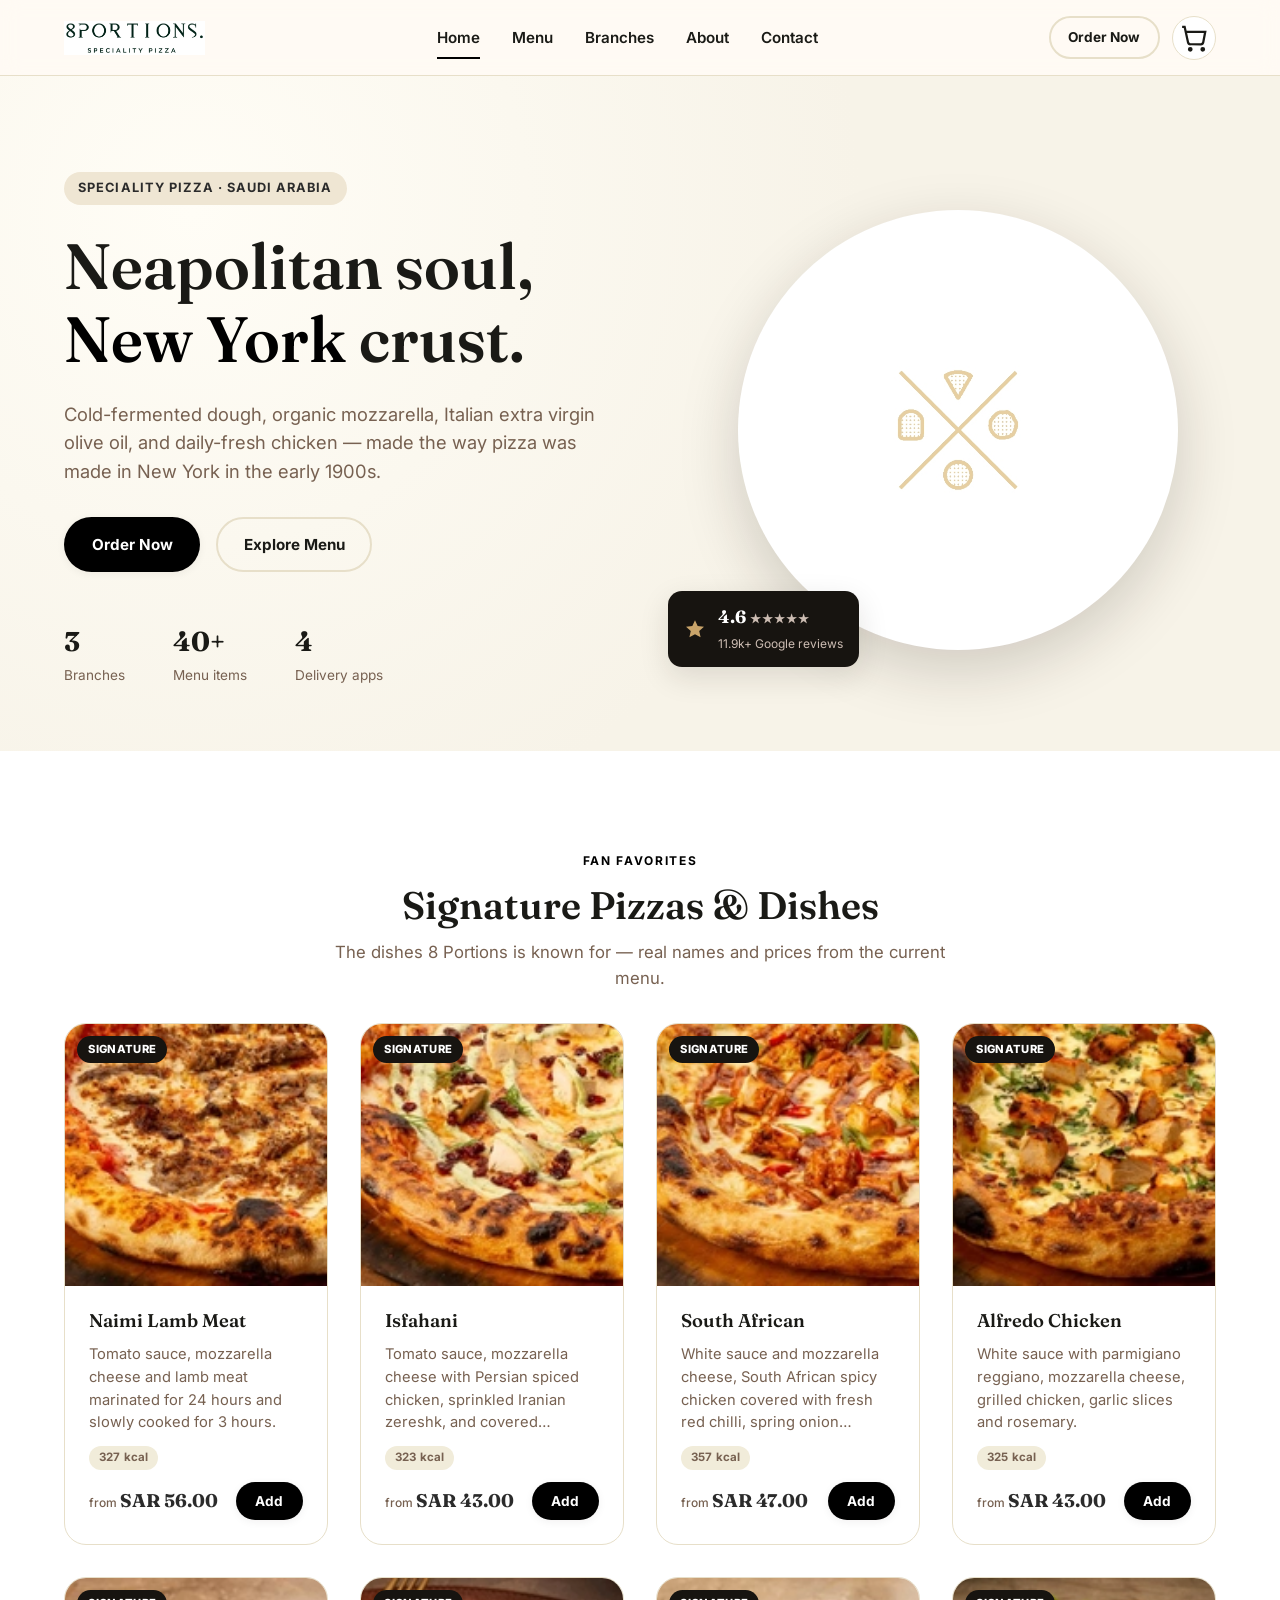
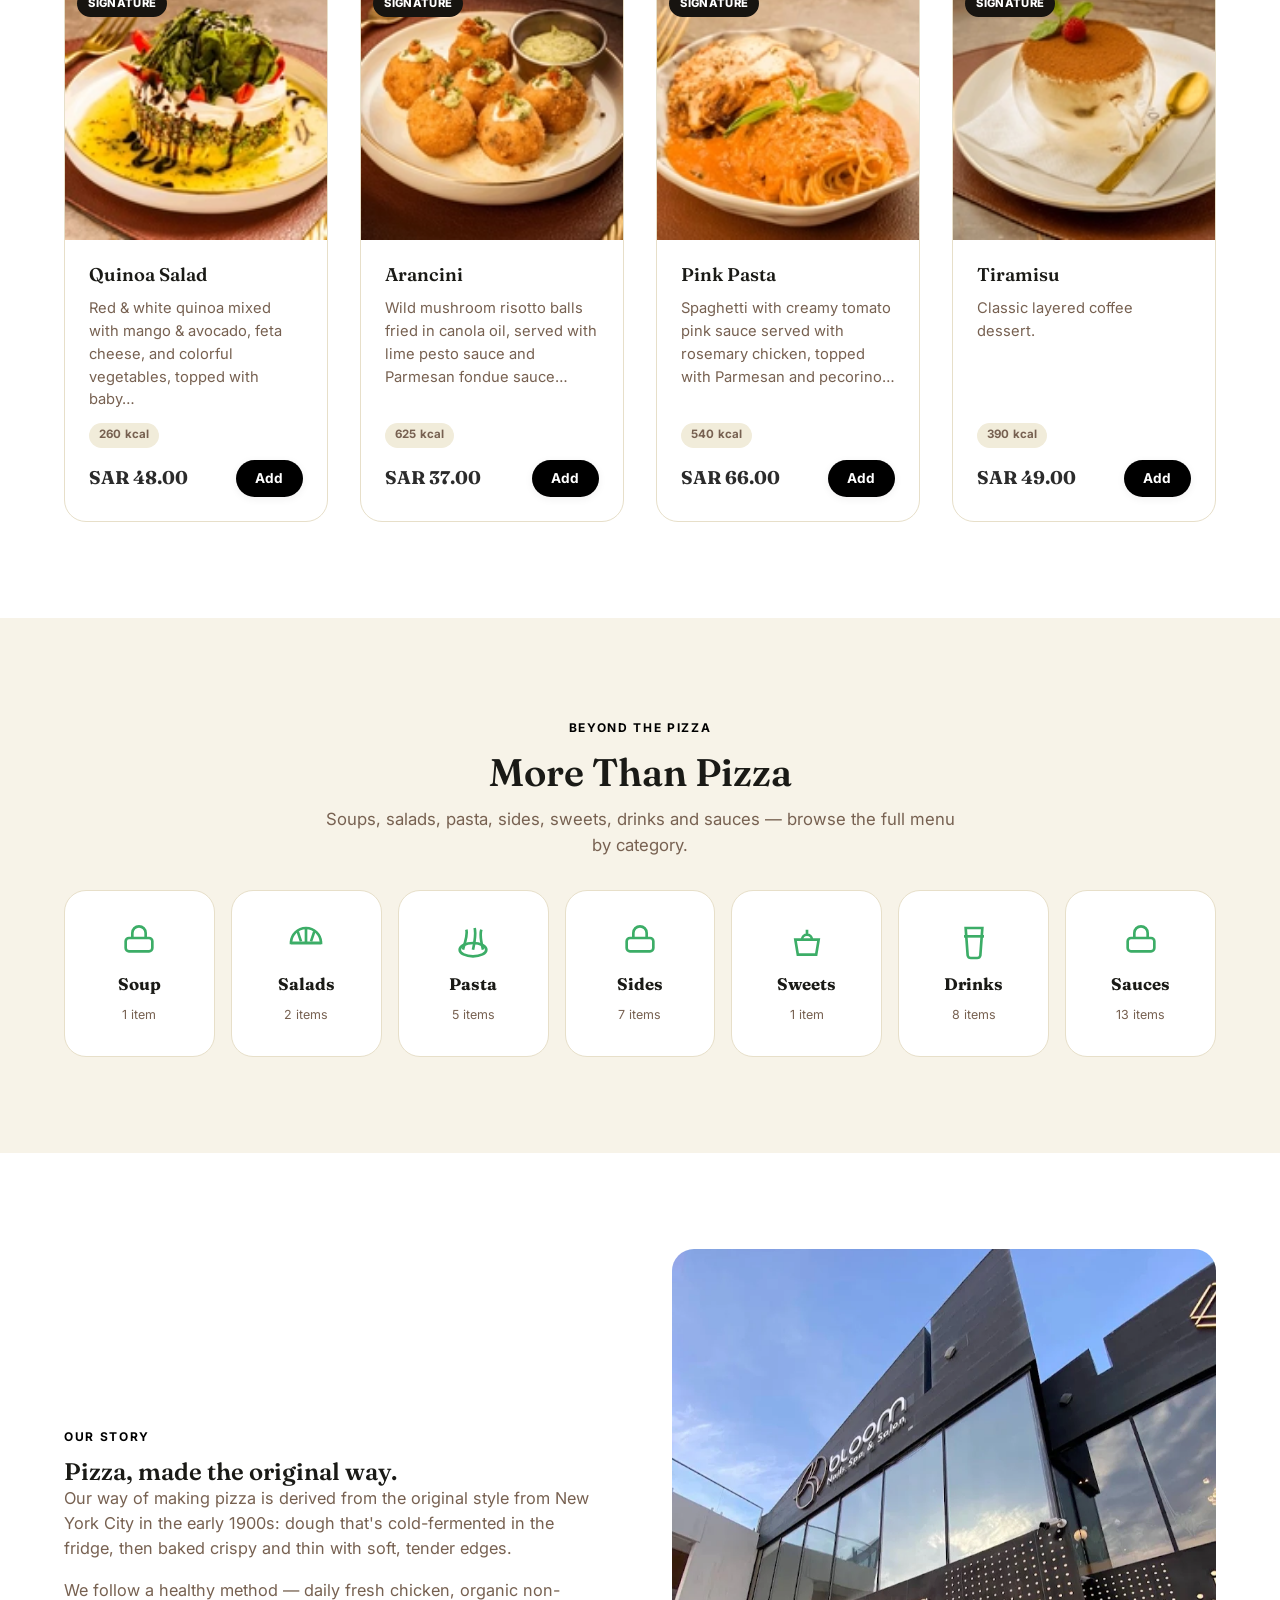
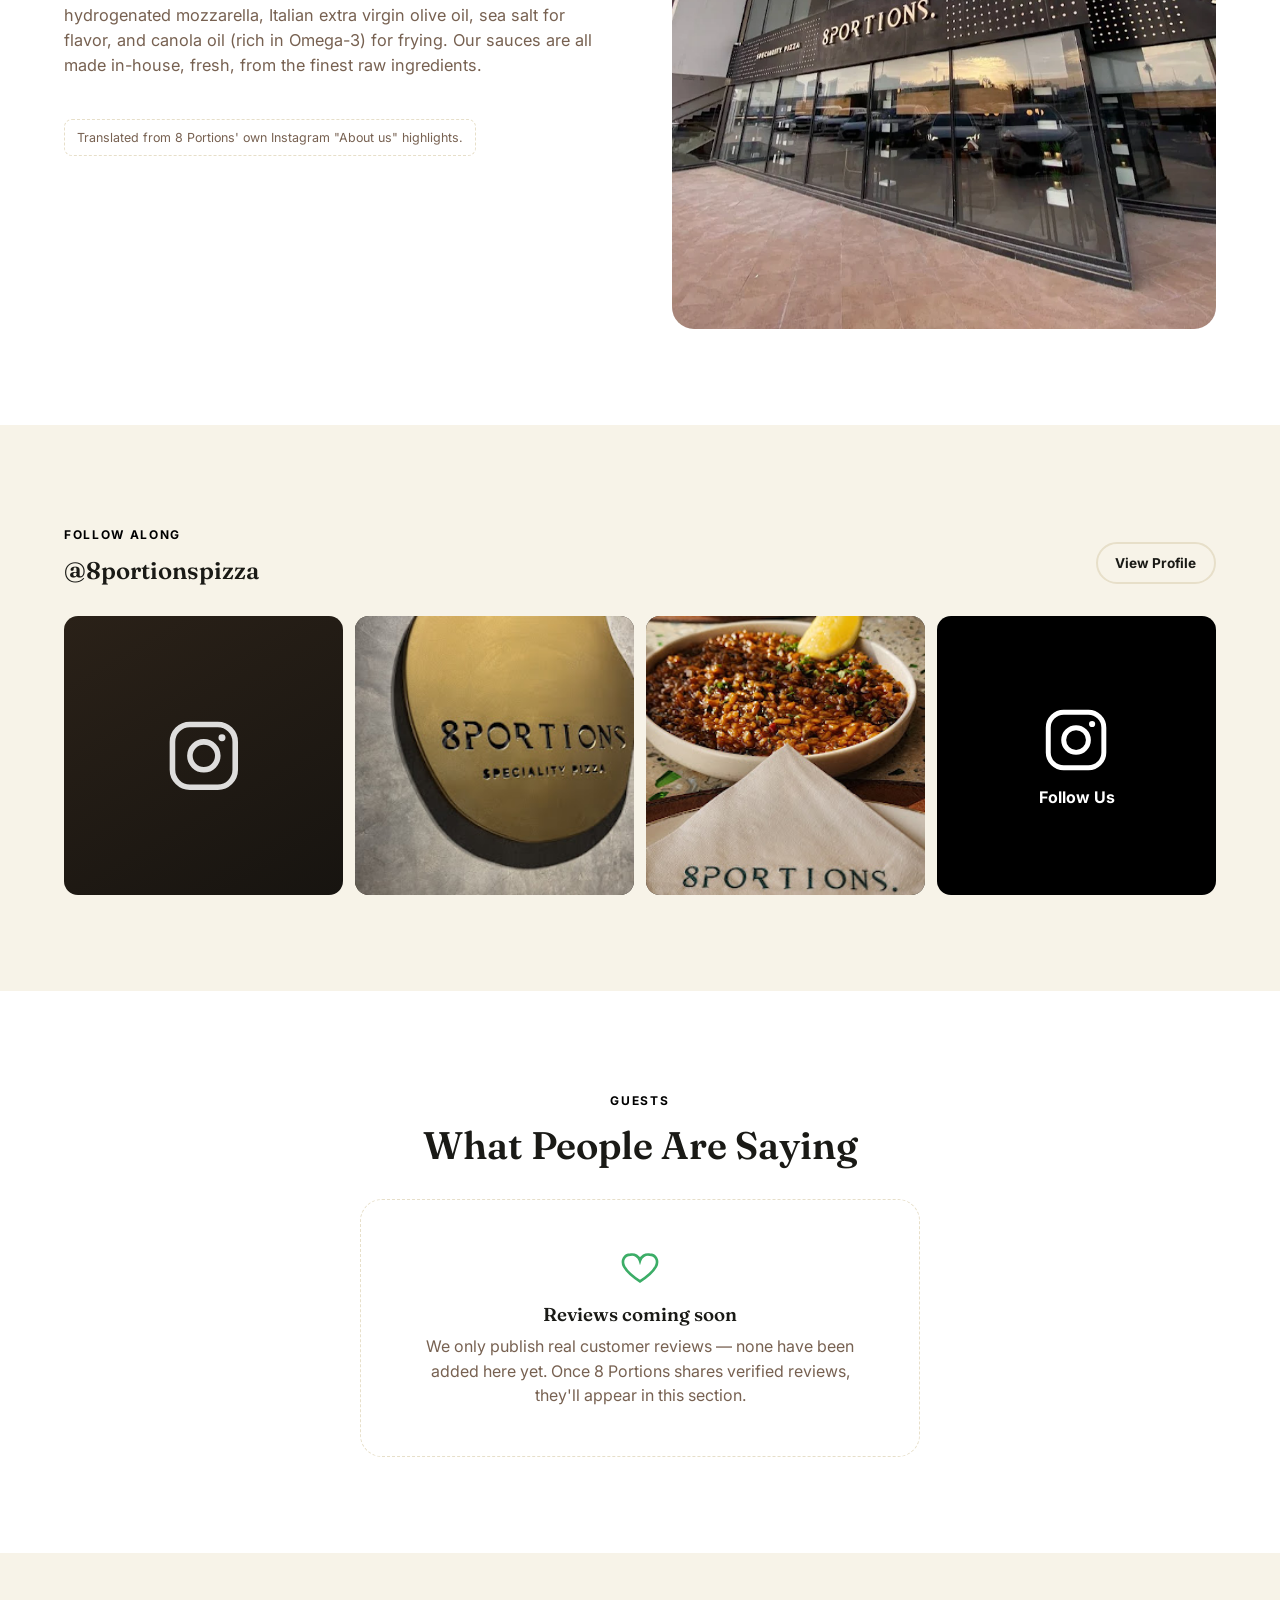
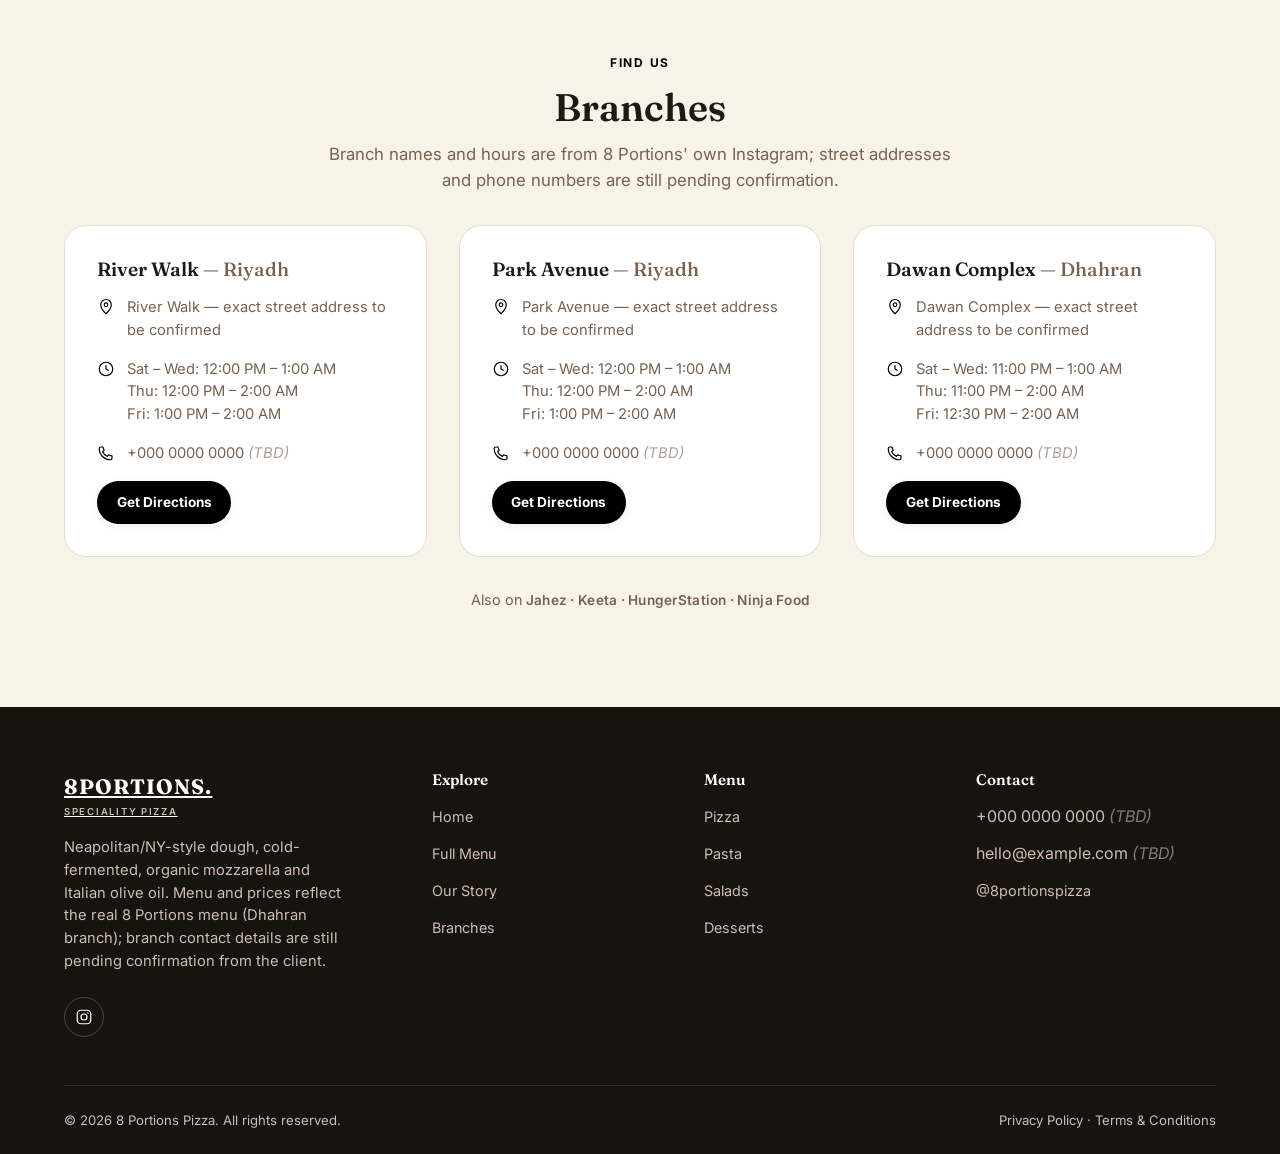
==== commit 22e9c892: "Add real menu and brand photography - Download all 50 real menu item photos from 8 Portions' own ord" ====
--- a/frontend/index.html
+++ b/frontend/index.html
@@ -72,11 +72,11 @@
           <div class="hero-plate">
             <img src="img/logo-mark.jpeg" alt="8 Portions mark" style="width:60%;height:60%;object-fit:contain" />
           </div>
-          <div class="hero-badge">
-            <span class="hero-badge-icon"><svg viewBox="0 0 24 24" fill="none" stroke="currentColor" stroke-width="1.8" width="20" height="20"><circle cx="12" cy="12" r="9"/><path d="M12 7v5l3.5 2"/></svg></span>
+          <div class="hero-badge hero-badge-rating">
+            <span class="hero-badge-icon"><svg viewBox="0 0 24 24" fill="currentColor" width="22" height="22"><path d="M12 2.5l2.9 6.3 6.9.7-5.2 4.7 1.5 6.8L12 17.6l-6.1 3.4 1.5-6.8-5.2-4.7 6.9-.7L12 2.5Z"/></svg></span>
             <div>
-              <strong>Cold-Fermented</strong>
-              <span>Crispy &amp; thin, soft edges</span>
+              <strong>4.6 <span class="hero-badge-stars">★★★★★</span></strong>
+              <span>11.9k+ Google reviews</span>
             </div>
           </div>
         </div>
@@ -115,7 +115,7 @@
           <span class="draft-note">Translated from 8 Portions' own Instagram &quot;About us&quot; highlights.</span>
         </div>
         <div class="story-visual">
-          <svg viewBox="0 0 24 24" fill="none" stroke="#f7f3e8" stroke-width="1.4"><path d="M12 2 2 20h20L12 2Z"/><circle cx="12" cy="12" r="1.1" fill="#f7f3e8" stroke="none"/><circle cx="9" cy="16" r="1.1" fill="#f7f3e8" stroke="none"/><circle cx="15" cy="15" r="1.1" fill="#f7f3e8" stroke="none"/></svg>
+          <img src="img/brand/storefront-day.webp" alt="8 Portions storefront" />
         </div>
       </div>
     </section>
--- a/frontend/css/styles.css
+++ b/frontend/css/styles.css
@@ -540,7 +540,7 @@
   display: flex;
   align-items: center;
   justify-content: center;
-  animation: float 6s ease-in-out infinite;
+  animation: float 3.5s ease-in-out infinite;
 }
 
 .hero-plate svg {
@@ -550,7 +550,7 @@
 
 .hero-badge {
   position: absolute;
-  bottom: 6%;
+  bottom: -4%;
   left: -6%;
   background: var(--color-charcoal);
   color: #fff;
@@ -567,6 +567,16 @@
   flex-shrink: 0;
 }
 
+.hero-badge-rating .hero-badge-icon {
+  color: var(--color-accent-warm);
+}
+
+.hero-badge-stars {
+  color: var(--color-accent-warm);
+  letter-spacing: 1px;
+  font-size: 0.85em;
+}
+
 .hero-badge strong {
   display: block;
   font-family: var(--font-display);
@@ -637,6 +647,12 @@
   width: 46%;
   height: 46%;
   opacity: 0.85;
+}
+
+.food-card-media img {
+  width: 100%;
+  height: 100%;
+  object-fit: cover;
 }
 
 .badge-row {
@@ -819,6 +835,12 @@
   opacity: 0.9;
 }
 
+.story-visual img {
+  width: 100%;
+  height: 100%;
+  object-fit: cover;
+}
+
 /* -------------------------------------------------------------------------
    Instagram
    ------------------------------------------------------------------------- */
@@ -855,6 +877,13 @@
 .ig-tile svg {
   width: 30%;
   height: 30%;
+}
+
+.ig-tile img {
+  width: 100%;
+  height: 100%;
+  object-fit: cover;
+  border-radius: inherit;
 }
 
 .ig-cta {
@@ -1172,6 +1201,12 @@
 
 .modal-media svg {
   width: 36%;
+}
+
+.modal-media img {
+  width: 100%;
+  height: 100%;
+  object-fit: cover;
 }
 
 .modal-close {
